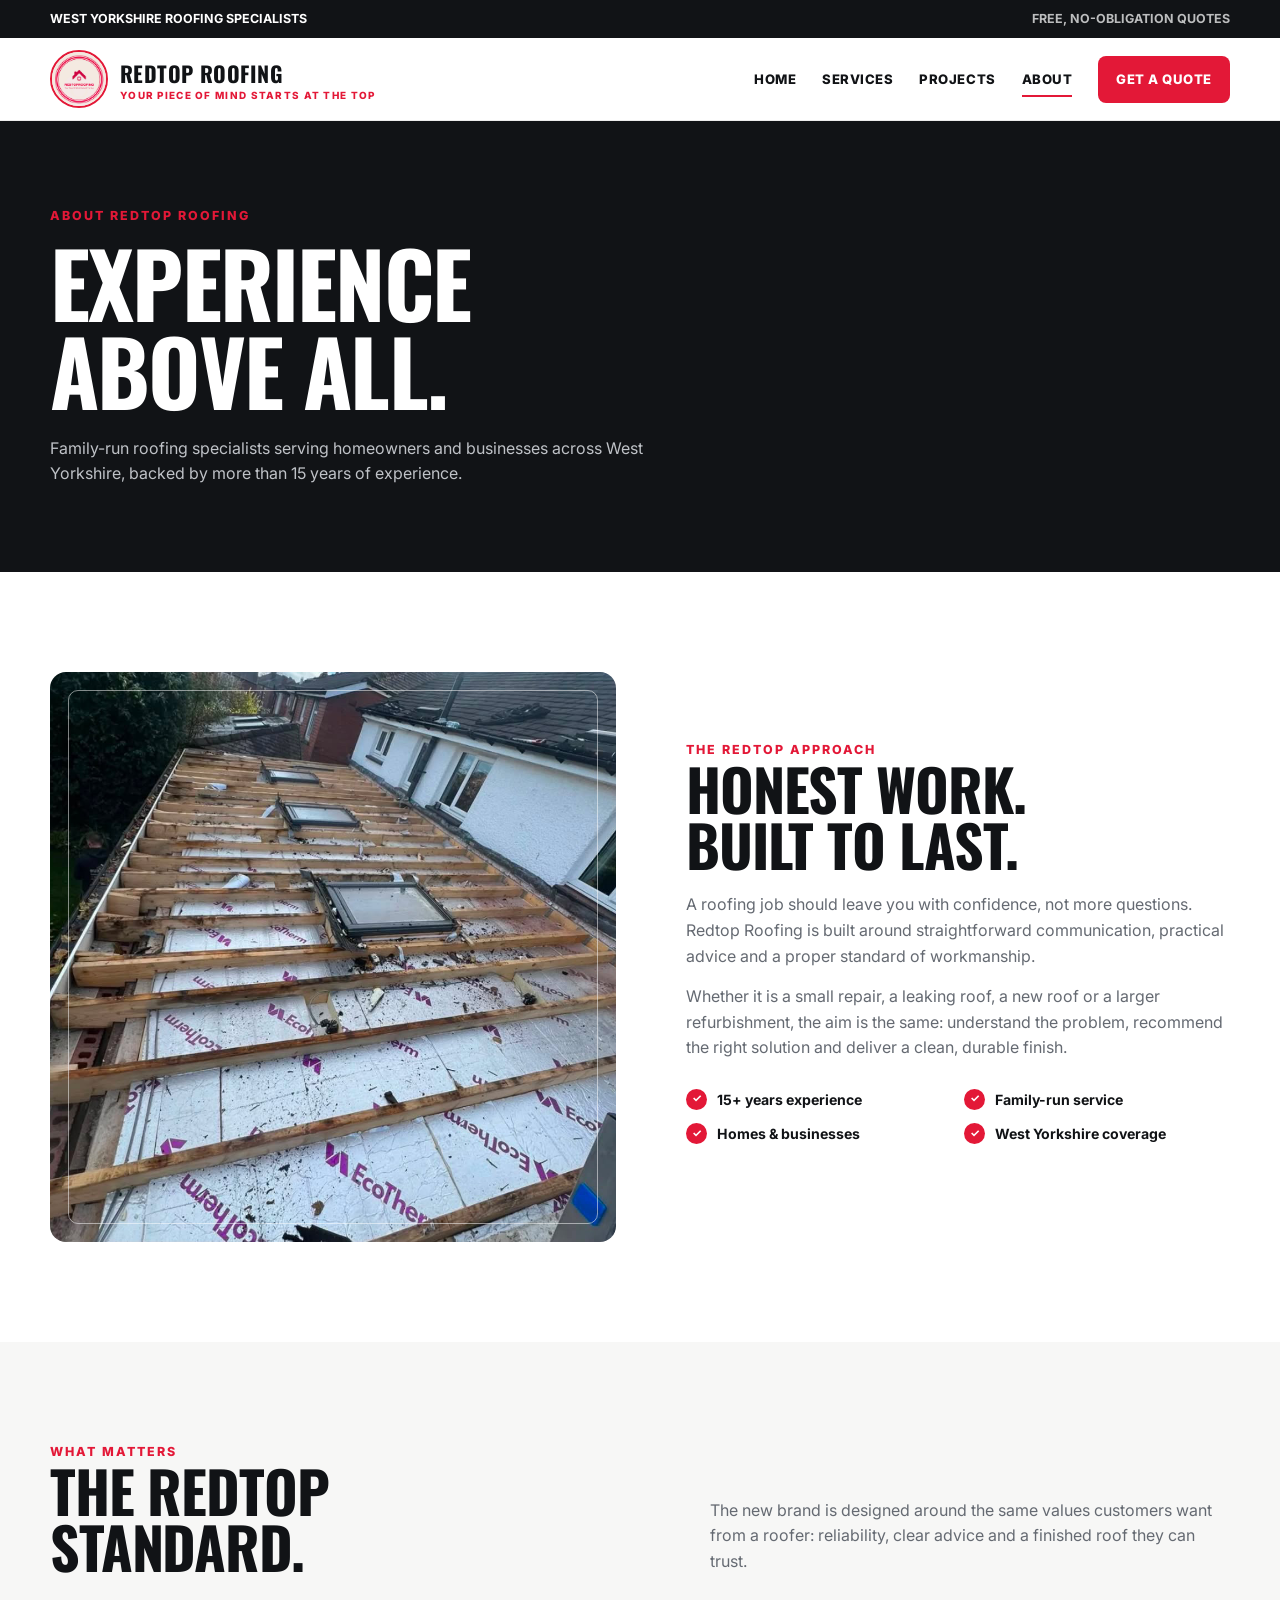
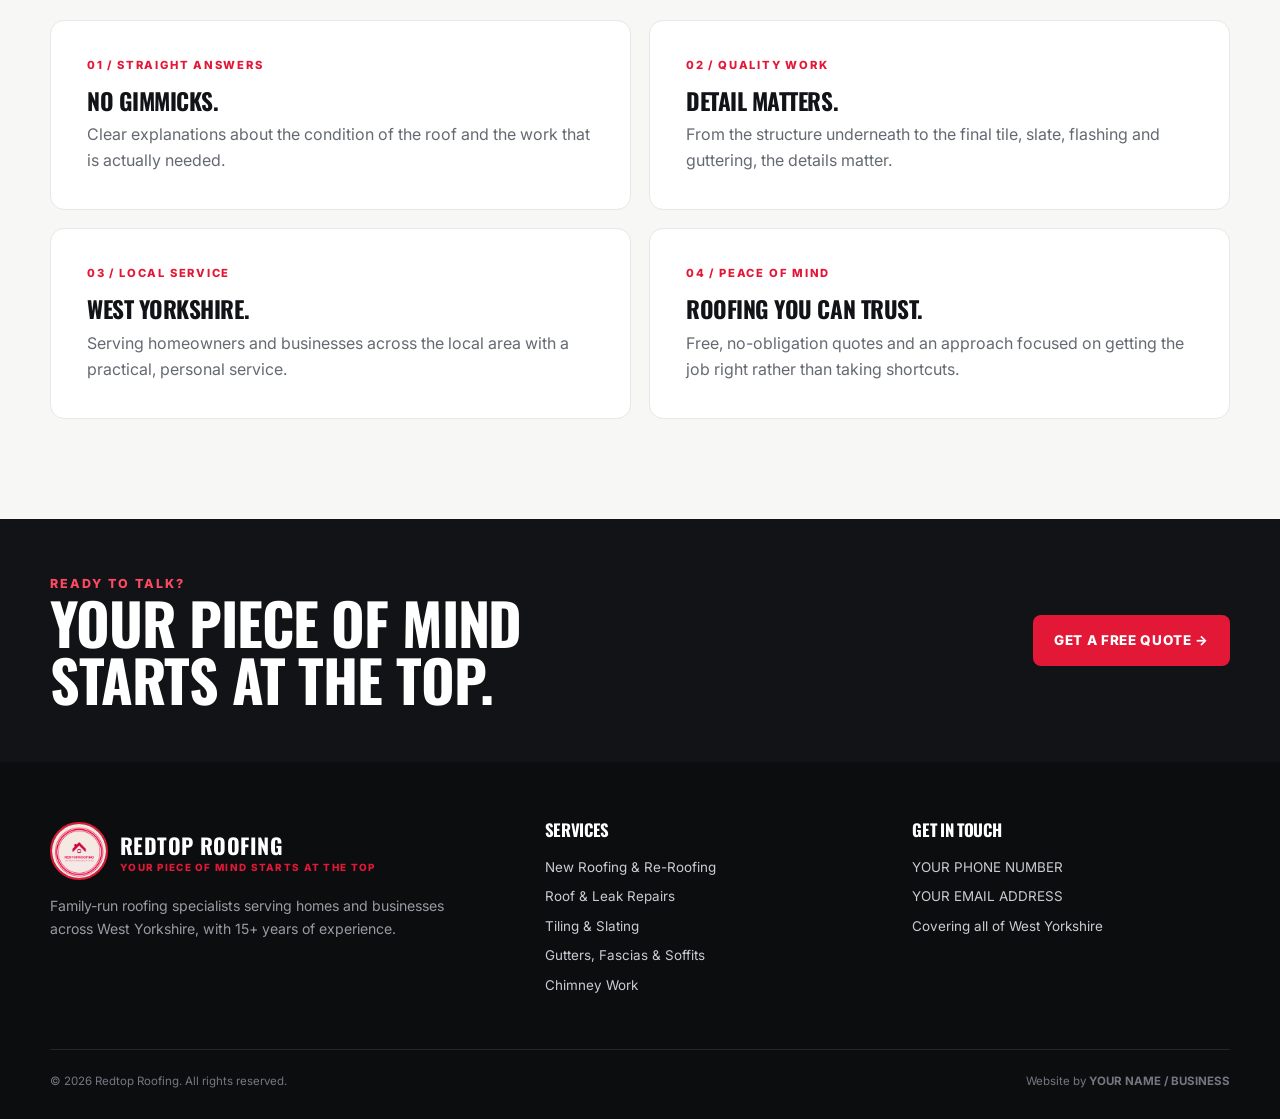
==== about.html @ 56fb8643 "new" ====
<!doctype html><html lang="en-GB"><head><meta charset="utf-8"><meta name="viewport" content="width=device-width,initial-scale=1"><title>About Redtop Roofing | West Yorkshire</title><meta name="description" content="Learn about Redtop Roofing, a family-run roofing company with 15+ years of experience serving West Yorkshire."><link rel="icon" href="assets/redtop-logo.jpeg"><link rel="stylesheet" href="css/styles.css"></head><body>
<div class="topbar"><div class="container inner"><span>WEST YORKSHIRE ROOFING SPECIALISTS</span><span>FREE, NO-OBLIGATION QUOTES</span></div></div><header class="site-header"><div class="container nav"><a class="brand" href="index.html"><img src="assets/redtop-logo.jpeg" alt="Redtop Roofing logo"><span><strong>REDTOP ROOFING</strong><small>Your piece of mind starts at the top</small></span></a><button class="menu" aria-label="Open menu">☰</button><nav class="nav-links"><a href="index.html">Home</a><a href="services.html">Services</a><a href="projects.html">Projects</a><a class="active" href="about.html">About</a><a class="nav-cta" href="contact.html">Get a Quote</a></nav></div></header>
<main><section class="page-hero"><div class="container reveal"><div class="eyebrow">About Redtop Roofing</div><h1>EXPERIENCE<br>ABOVE ALL.</h1><p>Family-run roofing specialists serving homeowners and businesses across West Yorkshire, backed by more than 15 years of experience.</p></div></section>
<section class="section"><div class="container feature"><div class="feature-image reveal"><img src="assets/roof-07.jpeg" alt="Completed slate roof" loading="lazy"></div><div class="reveal"><div class="eyebrow">The Redtop approach</div><h2>HONEST WORK.<br>BUILT TO LAST.</h2><p style="margin-top:20px">A roofing job should leave you with confidence, not more questions. Redtop Roofing is built around straightforward communication, practical advice and a proper standard of workmanship.</p><p style="margin-top:15px">Whether it is a small repair, a leaking roof, a new roof or a larger refurbishment, the aim is the same: understand the problem, recommend the right solution and deliver a clean, durable finish.</p><div class="checks"><div class="check"><b>✓</b><span>15+ years experience</span></div><div class="check"><b>✓</b><span>Family-run service</span></div><div class="check"><b>✓</b><span>Homes & businesses</span></div><div class="check"><b>✓</b><span>West Yorkshire coverage</span></div></div></div></div></section>
<section class="section section-soft"><div class="container"><div class="section-head reveal"><div><div class="eyebrow">What matters</div><h2>THE REDTOP<br>STANDARD.</h2></div><p class="intro">The new brand is designed around the same values customers want from a roofer: reliability, clear advice and a finished roof they can trust.</p></div><div class="about-grid"><article class="about-card reveal"><div class="eyebrow">01 / Straight answers</div><h3>NO GIMMICKS.</h3><p>Clear explanations about the condition of the roof and the work that is actually needed.</p></article><article class="about-card reveal"><div class="eyebrow">02 / Quality work</div><h3>DETAIL MATTERS.</h3><p>From the structure underneath to the final tile, slate, flashing and guttering, the details matter.</p></article><article class="about-card reveal"><div class="eyebrow">03 / Local service</div><h3>WEST YORKSHIRE.</h3><p>Serving homeowners and businesses across the local area with a practical, personal service.</p></article><article class="about-card reveal"><div class="eyebrow">04 / Peace of mind</div><h3>ROOFING YOU CAN TRUST.</h3><p>Free, no-obligation quotes and an approach focused on getting the job right rather than taking shortcuts.</p></article></div></div></section>
<section class="dark-band"><div class="container quote-banner"><div><div class="eyebrow">Ready to talk?</div><h2>YOUR PIECE OF MIND STARTS AT THE TOP.</h2></div><a class="btn btn-primary" href="contact.html">Get a Free Quote →</a></div></section></main>
<footer class="footer"><div class="container footer-grid"><div><div class="brand"><img src="assets/redtop-logo.jpeg" alt="Redtop Roofing logo"><span><strong>REDTOP ROOFING</strong><small>Your piece of mind starts at the top</small></span></div><p>Family-run roofing specialists serving homes and businesses across West Yorkshire, with 15+ years of experience.</p></div><div><h3>Services</h3><a href="services.html">New Roofing & Re-Roofing</a><a href="services.html">Roof & Leak Repairs</a><a href="services.html">Tiling & Slating</a><a href="services.html">Gutters, Fascias & Soffits</a><a href="services.html">Chimney Work</a></div><div><h3>Get in touch</h3><a href="tel:YOUR-PHONE-NUMBER">YOUR PHONE NUMBER</a><a href="mailto:YOUR-EMAIL-ADDRESS">YOUR EMAIL ADDRESS</a><a href="contact.html">Covering all of West Yorkshire</a></div></div><div class="container footer-bottom"><span>© 2026 Redtop Roofing. All rights reserved.</span><span>Website by <strong>YOUR NAME / BUSINESS</strong></span></div></footer><script src="js/main.js"></script></body></html>
---- css/styles.css ----
@import url('https://fonts.googleapis.com/css2?family=Inter:wght@400;500;600;700;800&family=Oswald:wght@500;600;700&display=swap');

:root{--red:#e31837;--red-dark:#b70f2a;--ink:#111316;--muted:#656a72;--line:#e6e7e9;--paper:#fff;--soft:#f7f7f6;--cream:#fbfaf8;--shadow:0 18px 50px rgba(17,19,22,.10);--radius:18px;--max:1180px}
*{box-sizing:border-box;margin:0;padding:0}
html{scroll-behavior:smooth}
body{font-family:Inter,Arial,sans-serif;color:var(--ink);background:var(--paper);line-height:1.6;-webkit-font-smoothing:antialiased}
img{display:block;max-width:100%}
a{color:inherit;text-decoration:none}
button,input,textarea,select{font:inherit}
.container{width:min(calc(100% - 36px),var(--max));margin:auto}
.eyebrow{font-size:.78rem;letter-spacing:.16em;text-transform:uppercase;font-weight:800;color:var(--red)}
h1,h2,h3,.display{font-family:Oswald,Impact,sans-serif;text-transform:uppercase;line-height:.98;letter-spacing:-.02em}
h1{font-size:clamp(3.2rem,7vw,6.6rem)}
h2{font-size:clamp(2.3rem,4.5vw,4.2rem)}
h3{font-size:1.45rem}
p{color:var(--muted)}
.topbar{background:var(--ink);color:#fff;font-size:.78rem;font-weight:700}
.topbar .inner{min-height:38px;display:flex;align-items:center;justify-content:space-between;gap:20px}
.topbar span:last-child{color:#fff;opacity:.72}
.site-header{position:sticky;top:0;z-index:50;background:rgba(255,255,255,.95);backdrop-filter:blur(14px);border-bottom:1px solid rgba(17,19,22,.08)}
.nav{height:82px;display:flex;align-items:center;justify-content:space-between;gap:24px}
.brand{display:flex;align-items:center;gap:12px;min-width:180px}
.brand img{width:58px;height:58px;object-fit:cover;border-radius:50%;border:2px solid var(--red)}
.brand strong{font-family:Oswald,sans-serif;font-size:1.35rem;letter-spacing:.02em}
.brand small{display:block;color:var(--red);font-size:.62rem;font-weight:800;letter-spacing:.13em;text-transform:uppercase;line-height:1.2}
.nav-links{display:flex;align-items:center;gap:26px;font-size:.82rem;font-weight:800;text-transform:uppercase;letter-spacing:.04em}
.nav-links a{position:relative;padding:8px 0}
.nav-links a:after{content:'';position:absolute;left:0;bottom:1px;width:0;height:2px;background:var(--red);transition:.25s}
.nav-links a:hover:after,.nav-links a.active:after{width:100%}
.nav-cta{background:var(--red);color:#fff!important;padding:13px 18px!important;border-radius:8px}
.nav-cta:after{display:none}
.menu{display:none;border:0;background:none;font-size:1.8rem;line-height:1}

.hero{position:relative;min-height:calc(100vh - 120px);display:grid;align-items:end;overflow:hidden;background:var(--ink);color:#fff}
.hero-media{position:absolute;inset:0;background-image:linear-gradient(90deg,rgba(10,11,13,.9) 0%,rgba(10,11,13,.62) 48%,rgba(10,11,13,.18) 100%),url('../assets/roof-09.jpeg');background-size:cover;background-position:center}
.hero:after{content:'';position:absolute;inset:auto 0 0;height:28%;background:linear-gradient(transparent,rgba(0,0,0,.45))}
.hero-content{position:relative;z-index:2;padding:100px 0 84px;max-width:820px}
.hero h1{margin:15px 0 22px;max-width:760px}
.hero h1 span{color:var(--red)}
.hero-copy{font-size:1.05rem;max-width:620px;color:rgba(255,255,255,.78);margin-bottom:32px}
.actions{display:flex;flex-wrap:wrap;gap:12px}
.btn{display:inline-flex;align-items:center;justify-content:center;gap:9px;border:1px solid transparent;padding:14px 20px;border-radius:8px;font-weight:800;font-size:.84rem;text-transform:uppercase;letter-spacing:.05em;transition:.2s;cursor:pointer}
.btn-primary{background:var(--red);color:#fff}.btn-primary:hover{background:var(--red-dark);transform:translateY(-2px)}
.btn-light{background:#fff;color:var(--ink)}.btn-light:hover{transform:translateY(-2px)}
.btn-outline{border-color:#d7d8da;background:transparent}.btn-outline:hover{border-color:var(--red);color:var(--red)}
.btn-dark{background:var(--ink);color:#fff}.btn-dark:hover{background:#282b30}

.stats{background:var(--red);color:#fff}.stats-grid{display:grid;grid-template-columns:repeat(4,1fr)}
.stat{padding:24px 20px;border-right:1px solid rgba(255,255,255,.2)}.stat:last-child{border:0}.stat strong{font-family:Oswald;font-size:2rem;display:block}.stat span{font-size:.76rem;text-transform:uppercase;letter-spacing:.08em;font-weight:700;opacity:.86}
.section{padding:100px 0}.section-soft{background:var(--soft)}
.section-head{display:flex;justify-content:space-between;align-items:end;gap:30px;margin-bottom:45px}.section-head .intro{max-width:520px}
.grid-3{display:grid;grid-template-columns:repeat(3,1fr);gap:18px}.grid-4{display:grid;grid-template-columns:repeat(4,1fr);gap:16px}
.service-card{position:relative;min-height:250px;padding:28px;background:#fff;border:1px solid var(--line);border-radius:14px;overflow:hidden;transition:.25s}.service-card:hover{transform:translateY(-5px);box-shadow:var(--shadow);border-color:transparent}.service-card:before{content:'';position:absolute;right:-38px;top:-38px;width:120px;height:120px;border-radius:50%;background:rgba(227,24,55,.06)}
.service-number{font-family:Oswald;color:var(--red);font-size:1.1rem}.service-card h3{margin:28px 0 10px}.service-card p{font-size:.9rem}
.link-arrow{display:inline-flex;margin-top:18px;color:var(--red);font-size:.78rem;text-transform:uppercase;font-weight:800;letter-spacing:.08em}
.feature{display:grid;grid-template-columns:1.02fr .98fr;gap:70px;align-items:center}.feature-image{height:570px;border-radius:16px;overflow:hidden;position:relative}.feature-image img{width:100%;height:100%;object-fit:cover}.feature-image:after{content:'';position:absolute;inset:18px;border:1px solid rgba(255,255,255,.5);pointer-events:none;border-radius:10px}
.checks{display:grid;grid-template-columns:1fr 1fr;gap:12px;margin:28px 0}.check{display:flex;gap:10px;align-items:flex-start;font-size:.88rem;font-weight:700}.check b{display:grid;place-items:center;width:21px;height:21px;background:var(--red);color:#fff;border-radius:50%;font-size:.7rem;flex:0 0 auto}
.dark-band{background:var(--ink);color:#fff}.dark-band p{color:#aeb2b7}.dark-band .eyebrow{color:#ff4962}
.quote-banner{display:grid;grid-template-columns:1fr auto;gap:30px;align-items:center;padding:55px 0}.quote-banner h2{max-width:650px}
.gallery{display:grid;grid-template-columns:repeat(12,1fr);grid-auto-rows:115px;gap:14px}.gallery figure{margin:0;border-radius:12px;overflow:hidden;position:relative;background:#ddd}.gallery figure:nth-child(1){grid-column:span 7;grid-row:span 3}.gallery figure:nth-child(2){grid-column:span 5;grid-row:span 2}.gallery figure:nth-child(3){grid-column:span 5;grid-row:span 2}.gallery figure:nth-child(4){grid-column:span 4;grid-row:span 2}.gallery figure:nth-child(5){grid-column:span 4;grid-row:span 2}.gallery figure:nth-child(6){grid-column:span 4;grid-row:span 2}.gallery figure:nth-child(7){grid-column:span 6;grid-row:span 3}.gallery figure:nth-child(8){grid-column:span 6;grid-row:span 3}.gallery figure:nth-child(9){grid-column:span 12;grid-row:span 3}
.gallery img{width:100%;height:100%;object-fit:cover;transition:.4s}.gallery figure:hover img{transform:scale(1.04)}
.overlay{position:absolute;left:14px;right:14px;bottom:14px;padding:12px 14px;background:rgba(17,19,22,.82);backdrop-filter:blur(8px);border-radius:8px;color:#fff;font-size:.74rem;font-weight:800;text-transform:uppercase;letter-spacing:.06em}
.page-hero{background:var(--ink);color:#fff;padding:85px 0}.page-hero h1{max-width:850px;margin-top:12px}.page-hero p{max-width:650px;color:#bfc2c7;margin-top:22px;font-size:1rem}
.services-list{display:grid;grid-template-columns:repeat(2,1fr);gap:16px}.service-row{padding:30px;background:#fff;border:1px solid var(--line);border-radius:14px;display:grid;grid-template-columns:70px 1fr;gap:18px;transition:.2s}.service-row:hover{border-color:#f1a1ad;box-shadow:0 10px 35px rgba(17,19,22,.06)}.service-row .num{font-family:Oswald;color:var(--red);font-size:1.8rem}.service-row h3{margin-bottom:8px}.service-row p{font-size:.9rem}
.about-grid{display:grid;grid-template-columns:1fr 1fr;gap:18px}.about-card{padding:36px;background:#fff;border:1px solid var(--line);border-radius:14px}.about-card h3{margin:15px 0 10px}.about-card .eyebrow{font-size:.7rem}
.contact-grid{display:grid;grid-template-columns:.9fr 1.1fr;gap:50px}.contact-stack{display:grid;gap:14px;margin-top:30px}.contact-item{padding:22px;background:var(--soft);border-radius:12px}.contact-item strong{display:block;text-transform:uppercase;font-size:.72rem;letter-spacing:.1em;margin-bottom:5px}.contact-item span{font-weight:700}.form{padding:34px;background:#fff;border:1px solid var(--line);border-radius:16px;box-shadow:var(--shadow)}.form-grid{display:grid;grid-template-columns:1fr 1fr;gap:14px}.field{display:grid;gap:7px}.field.full{grid-column:1/-1}.field label{font-size:.72rem;font-weight:800;text-transform:uppercase;letter-spacing:.08em}.field input,.field textarea,.field select{width:100%;border:1px solid #dfe1e4;background:#fafafa;border-radius:8px;padding:13px 14px;outline:0}.field input:focus,.field textarea:focus,.field select:focus{border-color:var(--red);background:#fff}.field textarea{min-height:145px;resize:vertical}
.footer{background:#0c0d0f;color:#fff;padding:60px 0 28px}.footer-grid{display:grid;grid-template-columns:1.4fr 1fr 1fr;gap:50px}.footer p{color:#979ca3;margin-top:15px;max-width:410px;font-size:.88rem}.footer h3{font-size:1.05rem;margin-bottom:18px}.footer a{color:#c9ccd1;font-size:.84rem;display:block;margin:8px 0}.footer a:hover{color:#fff}.footer-bottom{margin-top:45px;padding-top:22px;border-top:1px solid rgba(255,255,255,.1);display:flex;justify-content:space-between;gap:20px;font-size:.72rem;color:#737880}
.reveal{opacity:0;transform:translateY(18px);transition:opacity .7s ease,transform .7s ease}.reveal.visible{opacity:1;transform:none}
.mobile-only{display:none}
@media(max-width:900px){.nav-links{display:none;position:absolute;top:82px;left:0;right:0;background:#fff;padding:18px;flex-direction:column;align-items:stretch;border-bottom:1px solid var(--line);box-shadow:0 15px 30px rgba(0,0,0,.08)}.nav-links.open{display:flex}.nav-links a{padding:12px 4px}.menu{display:block}.nav-cta{display:block;text-align:center}.stats-grid{grid-template-columns:1fr 1fr}.stat:nth-child(2){border-right:0}.feature{grid-template-columns:1fr;gap:35px}.feature-image{height:430px}.grid-4{grid-template-columns:1fr 1fr}.gallery{grid-auto-rows:100px}.gallery figure:nth-child(n){grid-column:span 6;grid-row:span 2}.gallery figure:nth-child(1),.gallery figure:nth-child(9){grid-column:span 12;grid-row:span 3}.contact-grid{grid-template-columns:1fr}.footer-grid{grid-template-columns:1fr 1fr}.footer-grid>div:first-child{grid-column:1/-1}}
@media(max-width:620px){.container{width:min(calc(100% - 28px),var(--max))}.topbar .inner{justify-content:center}.topbar span:last-child{display:none}.nav{height:72px}.nav-links{top:72px}.brand img{width:48px;height:48px}.brand strong{font-size:1.15rem}.brand small{font-size:.55rem}.hero{min-height:720px}.hero-media{background-position:62% center}.hero-content{padding:70px 0 55px}.hero h1{font-size:clamp(3rem,17vw,5rem)}.hero-copy{font-size:.92rem}.section{padding:72px 0}.section-head{display:block;margin-bottom:30px}.section-head .intro{margin-top:14px}.grid-3,.services-list,.about-grid{grid-template-columns:1fr}.grid-4{grid-template-columns:1fr}.stats-grid{grid-template-columns:1fr 1fr}.stat{padding:18px 12px}.stat strong{font-size:1.55rem}.stat span{font-size:.63rem}.checks{grid-template-columns:1fr}.feature-image{height:350px}.gallery{grid-auto-rows:95px;gap:10px}.gallery figure:nth-child(n){grid-column:span 12;grid-row:span 3}.quote-banner{grid-template-columns:1fr;padding:45px 0}.page-hero{padding:65px 0}.page-hero h1{font-size:3.2rem}.form-grid{grid-template-columns:1fr}.field.full{grid-column:auto}.footer-grid{grid-template-columns:1fr}.footer-grid>div:first-child{grid-column:auto}.footer-bottom{display:block}.footer-bottom span{display:block;margin-top:7px}}
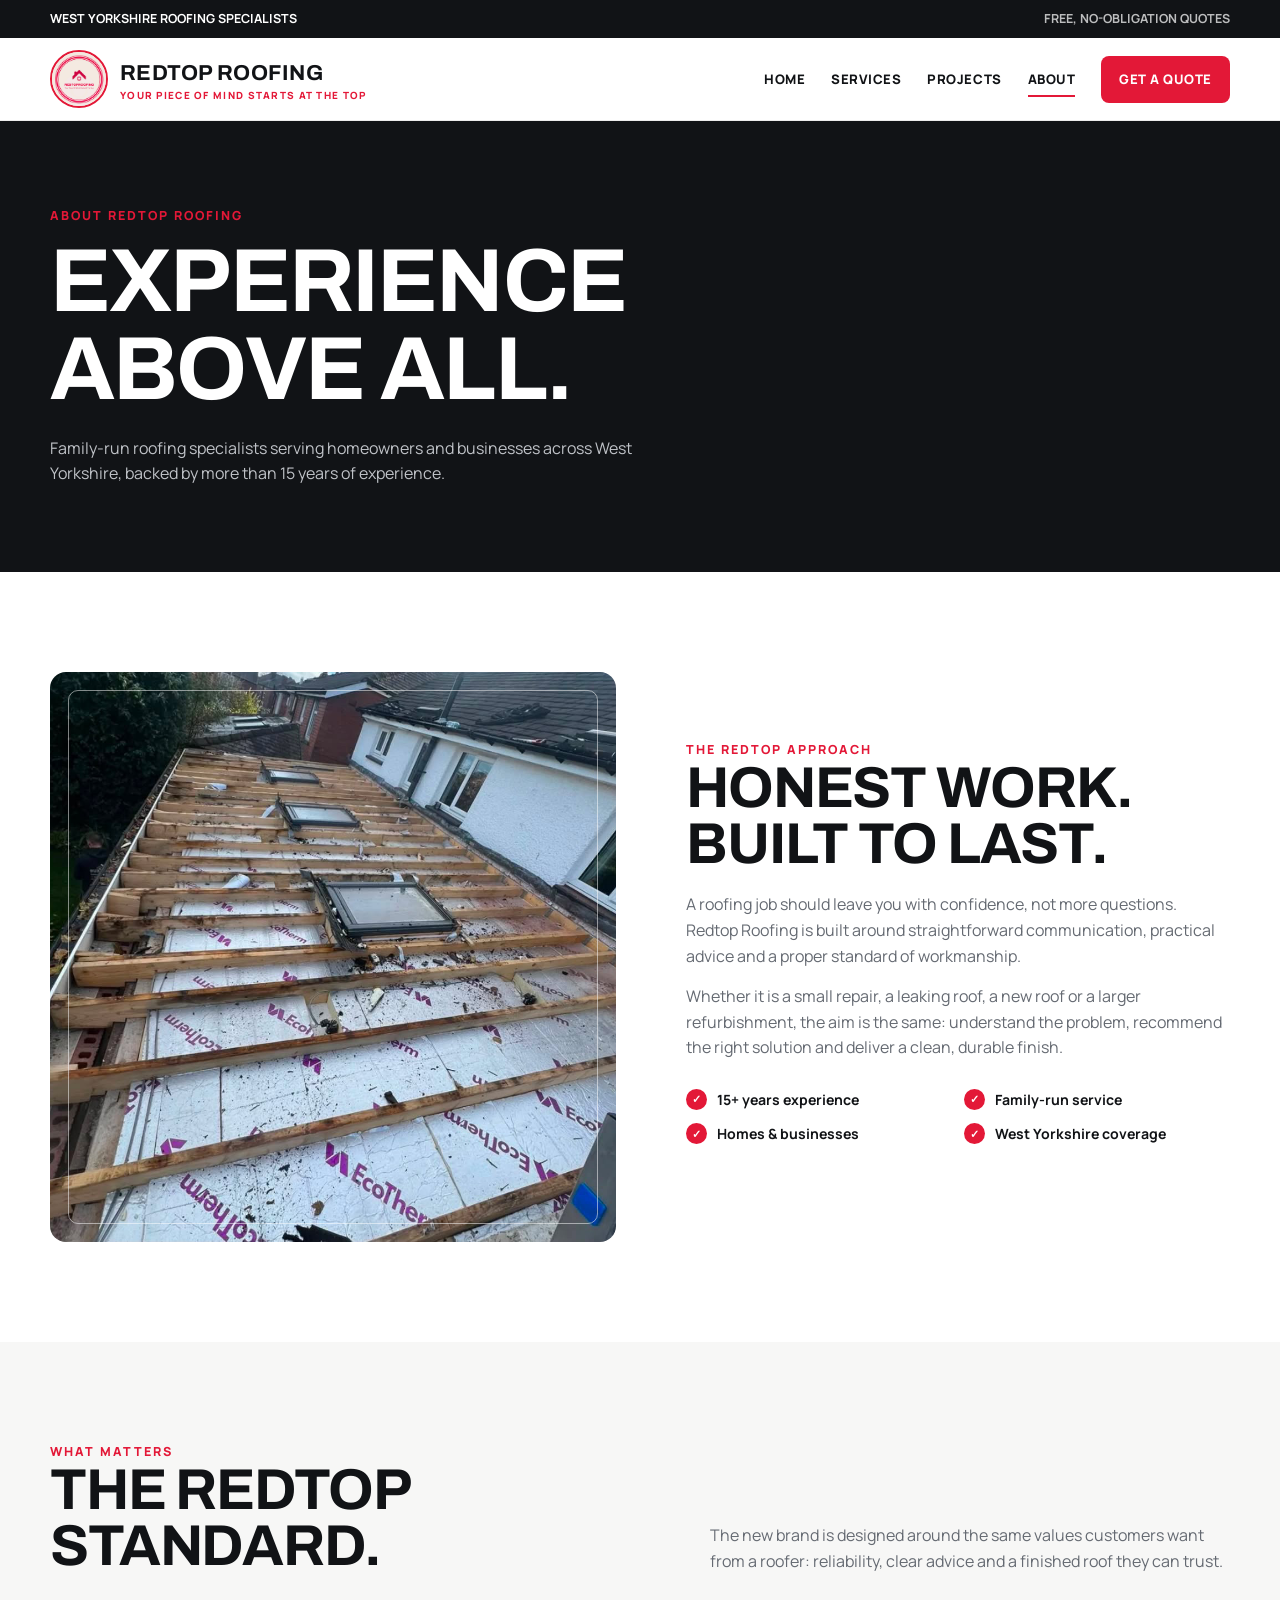
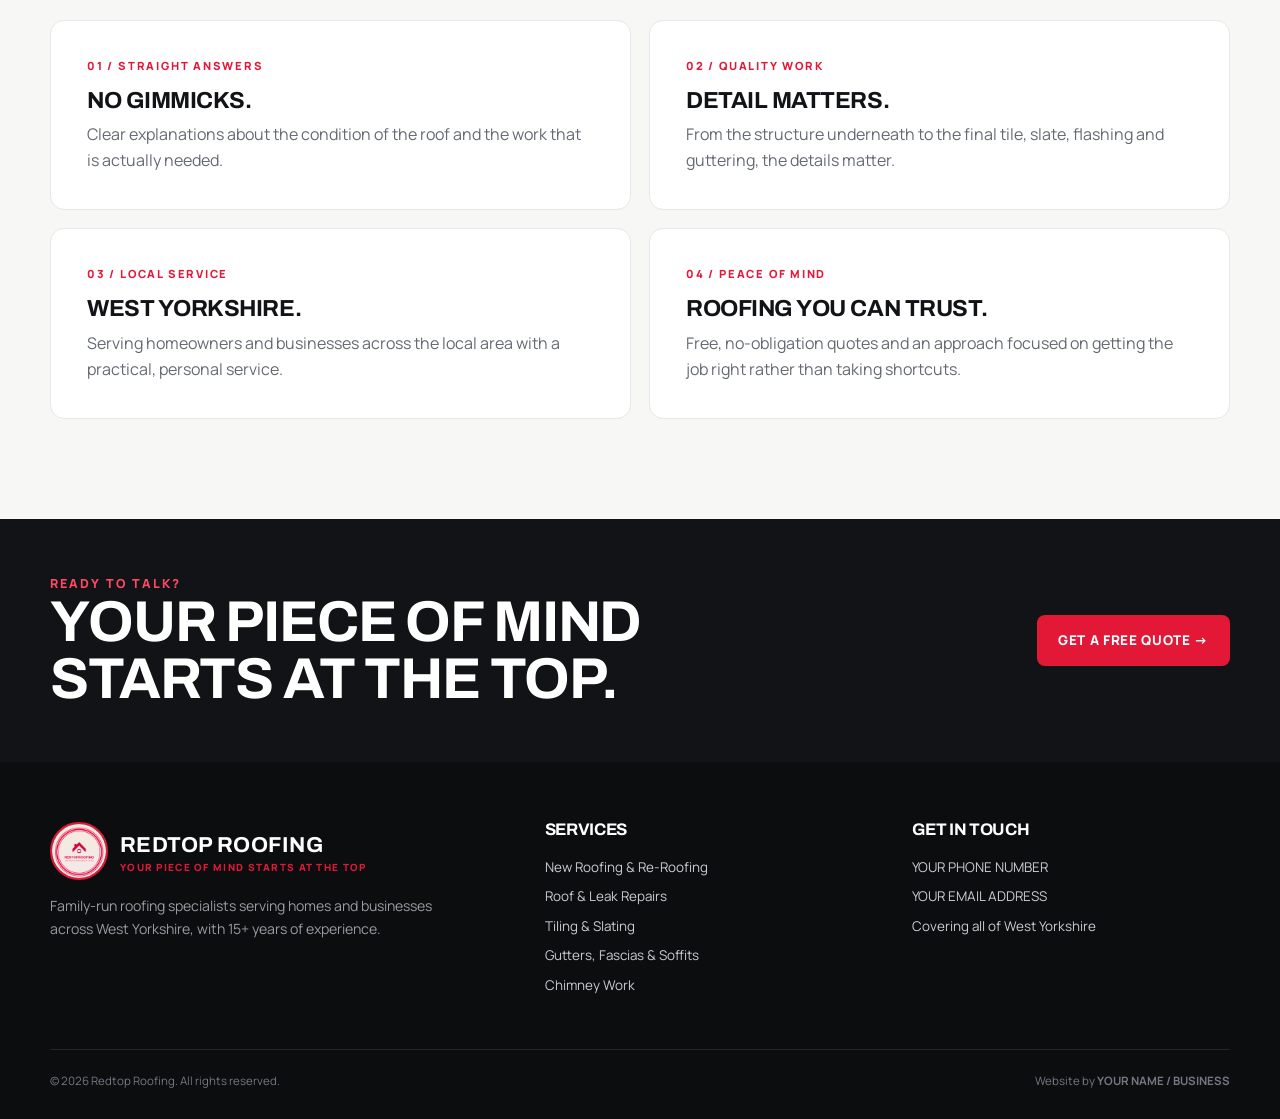
==== commit c5241dcd: "k" ====
--- a/about.html
+++ b/about.html
@@ -1,5 +1,5 @@
 <!doctype html><html lang="en-GB"><head><meta charset="utf-8"><meta name="viewport" content="width=device-width,initial-scale=1"><title>About Redtop Roofing | West Yorkshire</title><meta name="description" content="Learn about Redtop Roofing, a family-run roofing company with 15+ years of experience serving West Yorkshire."><link rel="icon" href="assets/redtop-logo.jpeg"><link rel="stylesheet" href="css/styles.css"></head><body>
-<div class="topbar"><div class="container inner"><span>WEST YORKSHIRE ROOFING SPECIALISTS</span><span>FREE, NO-OBLIGATION QUOTES</span></div></div><header class="site-header"><div class="container nav"><a class="brand" href="index.html"><img src="assets/redtop-logo.jpeg" alt="Redtop Roofing logo"><span><strong>REDTOP ROOFING</strong><small>Your piece of mind starts at the top</small></span></a><button class="menu" aria-label="Open menu">☰</button><nav class="nav-links"><a href="index.html">Home</a><a href="services.html">Services</a><a href="projects.html">Projects</a><a class="active" href="about.html">About</a><a class="nav-cta" href="contact.html">Get a Quote</a></nav></div></header>
+<div class="topbar"><div class="container inner"><span>WEST YORKSHIRE ROOFING SPECIALISTS</span><span>FREE, NO-OBLIGATION QUOTES</span></div></div><header class="site-header"><div class="container nav"><a class="brand" href="index.html"><img src="assets/redtop-logo.jpeg" alt="Redtop Roofing logo"><span><strong>REDTOP ROOFING</strong><small>Your piece of mind starts at the top</small></span></a><button class="menu" aria-label="Open menu" aria-expanded="false">☰</button><nav class="nav-links"><a href="index.html">Home</a><a href="services.html">Services</a><a href="projects.html">Projects</a><a class="active" href="about.html">About</a><a class="nav-cta" href="contact.html">Get a Quote</a></nav></div></header>
 <main><section class="page-hero"><div class="container reveal"><div class="eyebrow">About Redtop Roofing</div><h1>EXPERIENCE<br>ABOVE ALL.</h1><p>Family-run roofing specialists serving homeowners and businesses across West Yorkshire, backed by more than 15 years of experience.</p></div></section>
 <section class="section"><div class="container feature"><div class="feature-image reveal"><img src="assets/roof-07.jpeg" alt="Completed slate roof" loading="lazy"></div><div class="reveal"><div class="eyebrow">The Redtop approach</div><h2>HONEST WORK.<br>BUILT TO LAST.</h2><p style="margin-top:20px">A roofing job should leave you with confidence, not more questions. Redtop Roofing is built around straightforward communication, practical advice and a proper standard of workmanship.</p><p style="margin-top:15px">Whether it is a small repair, a leaking roof, a new roof or a larger refurbishment, the aim is the same: understand the problem, recommend the right solution and deliver a clean, durable finish.</p><div class="checks"><div class="check"><b>✓</b><span>15+ years experience</span></div><div class="check"><b>✓</b><span>Family-run service</span></div><div class="check"><b>✓</b><span>Homes & businesses</span></div><div class="check"><b>✓</b><span>West Yorkshire coverage</span></div></div></div></div></section>
 <section class="section section-soft"><div class="container"><div class="section-head reveal"><div><div class="eyebrow">What matters</div><h2>THE REDTOP<br>STANDARD.</h2></div><p class="intro">The new brand is designed around the same values customers want from a roofer: reliability, clear advice and a finished roof they can trust.</p></div><div class="about-grid"><article class="about-card reveal"><div class="eyebrow">01 / Straight answers</div><h3>NO GIMMICKS.</h3><p>Clear explanations about the condition of the roof and the work that is actually needed.</p></article><article class="about-card reveal"><div class="eyebrow">02 / Quality work</div><h3>DETAIL MATTERS.</h3><p>From the structure underneath to the final tile, slate, flashing and guttering, the details matter.</p></article><article class="about-card reveal"><div class="eyebrow">03 / Local service</div><h3>WEST YORKSHIRE.</h3><p>Serving homeowners and businesses across the local area with a practical, personal service.</p></article><article class="about-card reveal"><div class="eyebrow">04 / Peace of mind</div><h3>ROOFING YOU CAN TRUST.</h3><p>Free, no-obligation quotes and an approach focused on getting the job right rather than taking shortcuts.</p></article></div></div></section>
--- a/css/styles.css
+++ b/css/styles.css
@@ -1,15 +1,15 @@
-@import url('https://fonts.googleapis.com/css2?family=Inter:wght@400;500;600;700;800&family=Oswald:wght@500;600;700&display=swap');
+@import url('https://fonts.googleapis.com/css2?family=Archivo:wght@400;500;600;700;800;900&family=Manrope:wght@400;500;600;700;800&display=swap');
 
 :root{--red:#e31837;--red-dark:#b70f2a;--ink:#111316;--muted:#656a72;--line:#e6e7e9;--paper:#fff;--soft:#f7f7f6;--cream:#fbfaf8;--shadow:0 18px 50px rgba(17,19,22,.10);--radius:18px;--max:1180px}
 *{box-sizing:border-box;margin:0;padding:0}
 html{scroll-behavior:smooth}
-body{font-family:Inter,Arial,sans-serif;color:var(--ink);background:var(--paper);line-height:1.6;-webkit-font-smoothing:antialiased}
+body{font-family:Manrope,Arial,sans-serif;color:var(--ink);background:var(--paper);line-height:1.6;-webkit-font-smoothing:antialiased}
 img{display:block;max-width:100%}
 a{color:inherit;text-decoration:none}
 button,input,textarea,select{font:inherit}
 .container{width:min(calc(100% - 36px),var(--max));margin:auto}
 .eyebrow{font-size:.78rem;letter-spacing:.16em;text-transform:uppercase;font-weight:800;color:var(--red)}
-h1,h2,h3,.display{font-family:Oswald,Impact,sans-serif;text-transform:uppercase;line-height:.98;letter-spacing:-.02em}
+h1,h2,h3,.display{font-family:Archivo,Arial,sans-serif;text-transform:uppercase;line-height:.98;letter-spacing:-.02em}
 h1{font-size:clamp(3.2rem,7vw,6.6rem)}
 h2{font-size:clamp(2.3rem,4.5vw,4.2rem)}
 h3{font-size:1.45rem}
@@ -21,7 +21,7 @@
 .nav{height:82px;display:flex;align-items:center;justify-content:space-between;gap:24px}
 .brand{display:flex;align-items:center;gap:12px;min-width:180px}
 .brand img{width:58px;height:58px;object-fit:cover;border-radius:50%;border:2px solid var(--red)}
-.brand strong{font-family:Oswald,sans-serif;font-size:1.35rem;letter-spacing:.02em}
+.brand strong{font-family:Archivo,Arial,sans-serif;font-size:1.35rem;letter-spacing:.02em}
 .brand small{display:block;color:var(--red);font-size:.62rem;font-weight:800;letter-spacing:.13em;text-transform:uppercase;line-height:1.2}
 .nav-links{display:flex;align-items:center;gap:26px;font-size:.82rem;font-weight:800;text-transform:uppercase;letter-spacing:.04em}
 .nav-links a{position:relative;padding:8px 0}
@@ -29,7 +29,7 @@
 .nav-links a:hover:after,.nav-links a.active:after{width:100%}
 .nav-cta{background:var(--red);color:#fff!important;padding:13px 18px!important;border-radius:8px}
 .nav-cta:after{display:none}
-.menu{display:none;border:0;background:none;font-size:1.8rem;line-height:1}
+.menu{display:none;border:0;background:none;color:var(--red);font-size:1.8rem;line-height:1;cursor:pointer;padding:6px}
 
 .hero{position:relative;min-height:calc(100vh - 120px);display:grid;align-items:end;overflow:hidden;background:var(--ink);color:#fff}
 .hero-media{position:absolute;inset:0;background-image:linear-gradient(90deg,rgba(10,11,13,.9) 0%,rgba(10,11,13,.62) 48%,rgba(10,11,13,.18) 100%),url('../assets/roof-09.jpeg');background-size:cover;background-position:center}
@@ -46,12 +46,12 @@
 .btn-dark{background:var(--ink);color:#fff}.btn-dark:hover{background:#282b30}
 
 .stats{background:var(--red);color:#fff}.stats-grid{display:grid;grid-template-columns:repeat(4,1fr)}
-.stat{padding:24px 20px;border-right:1px solid rgba(255,255,255,.2)}.stat:last-child{border:0}.stat strong{font-family:Oswald;font-size:2rem;display:block}.stat span{font-size:.76rem;text-transform:uppercase;letter-spacing:.08em;font-weight:700;opacity:.86}
+.stat{padding:24px 20px;border-right:1px solid rgba(255,255,255,.2)}.stat:last-child{border:0}.stat strong{font-family:Archivo;font-size:2rem;display:block}.stat span{font-size:.76rem;text-transform:uppercase;letter-spacing:.08em;font-weight:700;opacity:.86}
 .section{padding:100px 0}.section-soft{background:var(--soft)}
 .section-head{display:flex;justify-content:space-between;align-items:end;gap:30px;margin-bottom:45px}.section-head .intro{max-width:520px}
 .grid-3{display:grid;grid-template-columns:repeat(3,1fr);gap:18px}.grid-4{display:grid;grid-template-columns:repeat(4,1fr);gap:16px}
 .service-card{position:relative;min-height:250px;padding:28px;background:#fff;border:1px solid var(--line);border-radius:14px;overflow:hidden;transition:.25s}.service-card:hover{transform:translateY(-5px);box-shadow:var(--shadow);border-color:transparent}.service-card:before{content:'';position:absolute;right:-38px;top:-38px;width:120px;height:120px;border-radius:50%;background:rgba(227,24,55,.06)}
-.service-number{font-family:Oswald;color:var(--red);font-size:1.1rem}.service-card h3{margin:28px 0 10px}.service-card p{font-size:.9rem}
+.service-number{font-family:Archivo;color:var(--red);font-size:1.1rem}.service-card h3{margin:28px 0 10px}.service-card p{font-size:.9rem}
 .link-arrow{display:inline-flex;margin-top:18px;color:var(--red);font-size:.78rem;text-transform:uppercase;font-weight:800;letter-spacing:.08em}
 .feature{display:grid;grid-template-columns:1.02fr .98fr;gap:70px;align-items:center}.feature-image{height:570px;border-radius:16px;overflow:hidden;position:relative}.feature-image img{width:100%;height:100%;object-fit:cover}.feature-image:after{content:'';position:absolute;inset:18px;border:1px solid rgba(255,255,255,.5);pointer-events:none;border-radius:10px}
 .checks{display:grid;grid-template-columns:1fr 1fr;gap:12px;margin:28px 0}.check{display:flex;gap:10px;align-items:flex-start;font-size:.88rem;font-weight:700}.check b{display:grid;place-items:center;width:21px;height:21px;background:var(--red);color:#fff;border-radius:50%;font-size:.7rem;flex:0 0 auto}
@@ -61,11 +61,35 @@
 .gallery img{width:100%;height:100%;object-fit:cover;transition:.4s}.gallery figure:hover img{transform:scale(1.04)}
 .overlay{position:absolute;left:14px;right:14px;bottom:14px;padding:12px 14px;background:rgba(17,19,22,.82);backdrop-filter:blur(8px);border-radius:8px;color:#fff;font-size:.74rem;font-weight:800;text-transform:uppercase;letter-spacing:.06em}
 .page-hero{background:var(--ink);color:#fff;padding:85px 0}.page-hero h1{max-width:850px;margin-top:12px}.page-hero p{max-width:650px;color:#bfc2c7;margin-top:22px;font-size:1rem}
-.services-list{display:grid;grid-template-columns:repeat(2,1fr);gap:16px}.service-row{padding:30px;background:#fff;border:1px solid var(--line);border-radius:14px;display:grid;grid-template-columns:70px 1fr;gap:18px;transition:.2s}.service-row:hover{border-color:#f1a1ad;box-shadow:0 10px 35px rgba(17,19,22,.06)}.service-row .num{font-family:Oswald;color:var(--red);font-size:1.8rem}.service-row h3{margin-bottom:8px}.service-row p{font-size:.9rem}
+.services-list{display:grid;grid-template-columns:repeat(2,1fr);gap:16px}.service-row{padding:30px;background:#fff;border:1px solid var(--line);border-radius:14px;display:grid;grid-template-columns:70px 1fr;gap:18px;transition:.2s}.service-row:hover{border-color:#f1a1ad;box-shadow:0 10px 35px rgba(17,19,22,.06)}.service-row .num{font-family:Archivo;color:var(--red);font-size:1.8rem}.service-row h3{margin-bottom:8px}.service-row p{font-size:.9rem}
 .about-grid{display:grid;grid-template-columns:1fr 1fr;gap:18px}.about-card{padding:36px;background:#fff;border:1px solid var(--line);border-radius:14px}.about-card h3{margin:15px 0 10px}.about-card .eyebrow{font-size:.7rem}
 .contact-grid{display:grid;grid-template-columns:.9fr 1.1fr;gap:50px}.contact-stack{display:grid;gap:14px;margin-top:30px}.contact-item{padding:22px;background:var(--soft);border-radius:12px}.contact-item strong{display:block;text-transform:uppercase;font-size:.72rem;letter-spacing:.1em;margin-bottom:5px}.contact-item span{font-weight:700}.form{padding:34px;background:#fff;border:1px solid var(--line);border-radius:16px;box-shadow:var(--shadow)}.form-grid{display:grid;grid-template-columns:1fr 1fr;gap:14px}.field{display:grid;gap:7px}.field.full{grid-column:1/-1}.field label{font-size:.72rem;font-weight:800;text-transform:uppercase;letter-spacing:.08em}.field input,.field textarea,.field select{width:100%;border:1px solid #dfe1e4;background:#fafafa;border-radius:8px;padding:13px 14px;outline:0}.field input:focus,.field textarea:focus,.field select:focus{border-color:var(--red);background:#fff}.field textarea{min-height:145px;resize:vertical}
 .footer{background:#0c0d0f;color:#fff;padding:60px 0 28px}.footer-grid{display:grid;grid-template-columns:1.4fr 1fr 1fr;gap:50px}.footer p{color:#979ca3;margin-top:15px;max-width:410px;font-size:.88rem}.footer h3{font-size:1.05rem;margin-bottom:18px}.footer a{color:#c9ccd1;font-size:.84rem;display:block;margin:8px 0}.footer a:hover{color:#fff}.footer-bottom{margin-top:45px;padding-top:22px;border-top:1px solid rgba(255,255,255,.1);display:flex;justify-content:space-between;gap:20px;font-size:.72rem;color:#737880}
 .reveal{opacity:0;transform:translateY(18px);transition:opacity .7s ease,transform .7s ease}.reveal.visible{opacity:1;transform:none}
 .mobile-only{display:none}
+
+/* Interactive service cards */
+.service-row{cursor:pointer;position:relative}
+.service-row:after{content:'REQUEST A QUOTE →';position:absolute;right:24px;bottom:22px;color:var(--red);font-size:.68rem;font-weight:800;letter-spacing:.08em;opacity:0;transform:translateY(4px);transition:.2s}
+.service-row:hover:after,.service-row:focus-visible:after{opacity:1;transform:none}
+.service-row:focus-visible{outline:3px solid rgba(227,24,55,.22);outline-offset:2px}
+
+/* Project image lightbox */
+.lightbox{position:fixed;inset:0;z-index:200;background:rgba(8,9,11,.94);display:none;align-items:center;justify-content:center;padding:28px}
+.lightbox.open{display:flex}
+.lightbox img{max-width:min(94vw,1500px);max-height:90vh;width:auto;height:auto;object-fit:contain;border-radius:8px;box-shadow:0 30px 100px rgba(0,0,0,.5)}
+.lightbox-close{position:fixed;top:20px;right:22px;width:48px;height:48px;border:1px solid rgba(255,255,255,.35);border-radius:50%;background:rgba(0,0,0,.25);color:#fff;font-size:1.7rem;line-height:1;cursor:pointer;display:grid;place-items:center}
+.lightbox-close:hover{background:var(--red);border-color:var(--red)}
+.gallery figure{cursor:zoom-in}
+body.lightbox-active{overflow:hidden}
+
+@media(max-width:620px){
+  .service-row{grid-template-columns:54px 1fr;padding:24px 20px;gap:12px}
+  .service-row:after{position:static;grid-column:2;margin-top:12px;opacity:1;transform:none}
+  .lightbox{padding:18px}
+  .lightbox img{max-width:96vw;max-height:82vh}
+  .lightbox-close{top:12px;right:12px;width:44px;height:44px}
+}
+
 @media(max-width:900px){.nav-links{display:none;position:absolute;top:82px;left:0;right:0;background:#fff;padding:18px;flex-direction:column;align-items:stretch;border-bottom:1px solid var(--line);box-shadow:0 15px 30px rgba(0,0,0,.08)}.nav-links.open{display:flex}.nav-links a{padding:12px 4px}.menu{display:block}.nav-cta{display:block;text-align:center}.stats-grid{grid-template-columns:1fr 1fr}.stat:nth-child(2){border-right:0}.feature{grid-template-columns:1fr;gap:35px}.feature-image{height:430px}.grid-4{grid-template-columns:1fr 1fr}.gallery{grid-auto-rows:100px}.gallery figure:nth-child(n){grid-column:span 6;grid-row:span 2}.gallery figure:nth-child(1),.gallery figure:nth-child(9){grid-column:span 12;grid-row:span 3}.contact-grid{grid-template-columns:1fr}.footer-grid{grid-template-columns:1fr 1fr}.footer-grid>div:first-child{grid-column:1/-1}}
 @media(max-width:620px){.container{width:min(calc(100% - 28px),var(--max))}.topbar .inner{justify-content:center}.topbar span:last-child{display:none}.nav{height:72px}.nav-links{top:72px}.brand img{width:48px;height:48px}.brand strong{font-size:1.15rem}.brand small{font-size:.55rem}.hero{min-height:720px}.hero-media{background-position:62% center}.hero-content{padding:70px 0 55px}.hero h1{font-size:clamp(3rem,17vw,5rem)}.hero-copy{font-size:.92rem}.section{padding:72px 0}.section-head{display:block;margin-bottom:30px}.section-head .intro{margin-top:14px}.grid-3,.services-list,.about-grid{grid-template-columns:1fr}.grid-4{grid-template-columns:1fr}.stats-grid{grid-template-columns:1fr 1fr}.stat{padding:18px 12px}.stat strong{font-size:1.55rem}.stat span{font-size:.63rem}.checks{grid-template-columns:1fr}.feature-image{height:350px}.gallery{grid-auto-rows:95px;gap:10px}.gallery figure:nth-child(n){grid-column:span 12;grid-row:span 3}.quote-banner{grid-template-columns:1fr;padding:45px 0}.page-hero{padding:65px 0}.page-hero h1{font-size:3.2rem}.form-grid{grid-template-columns:1fr}.field.full{grid-column:auto}.footer-grid{grid-template-columns:1fr}.footer-grid>div:first-child{grid-column:auto}.footer-bottom{display:block}.footer-bottom span{display:block;margin-top:7px}}
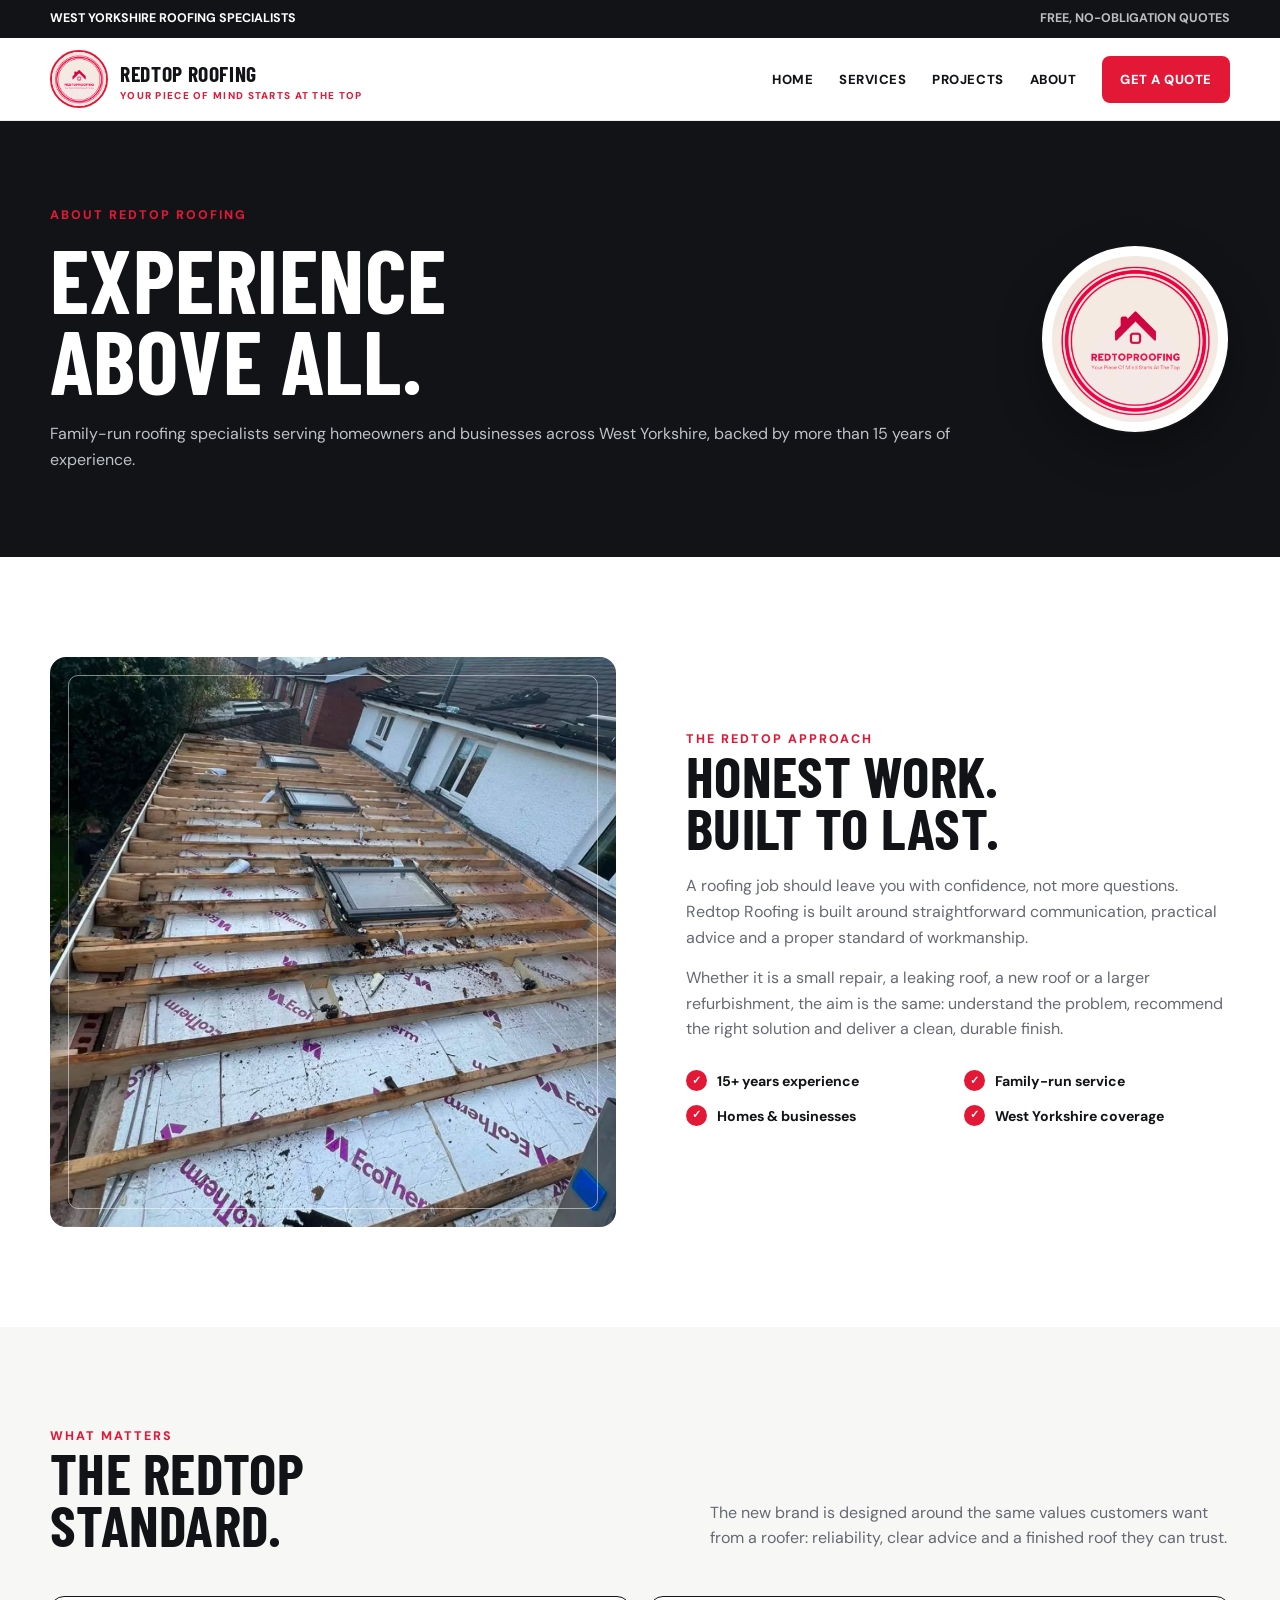
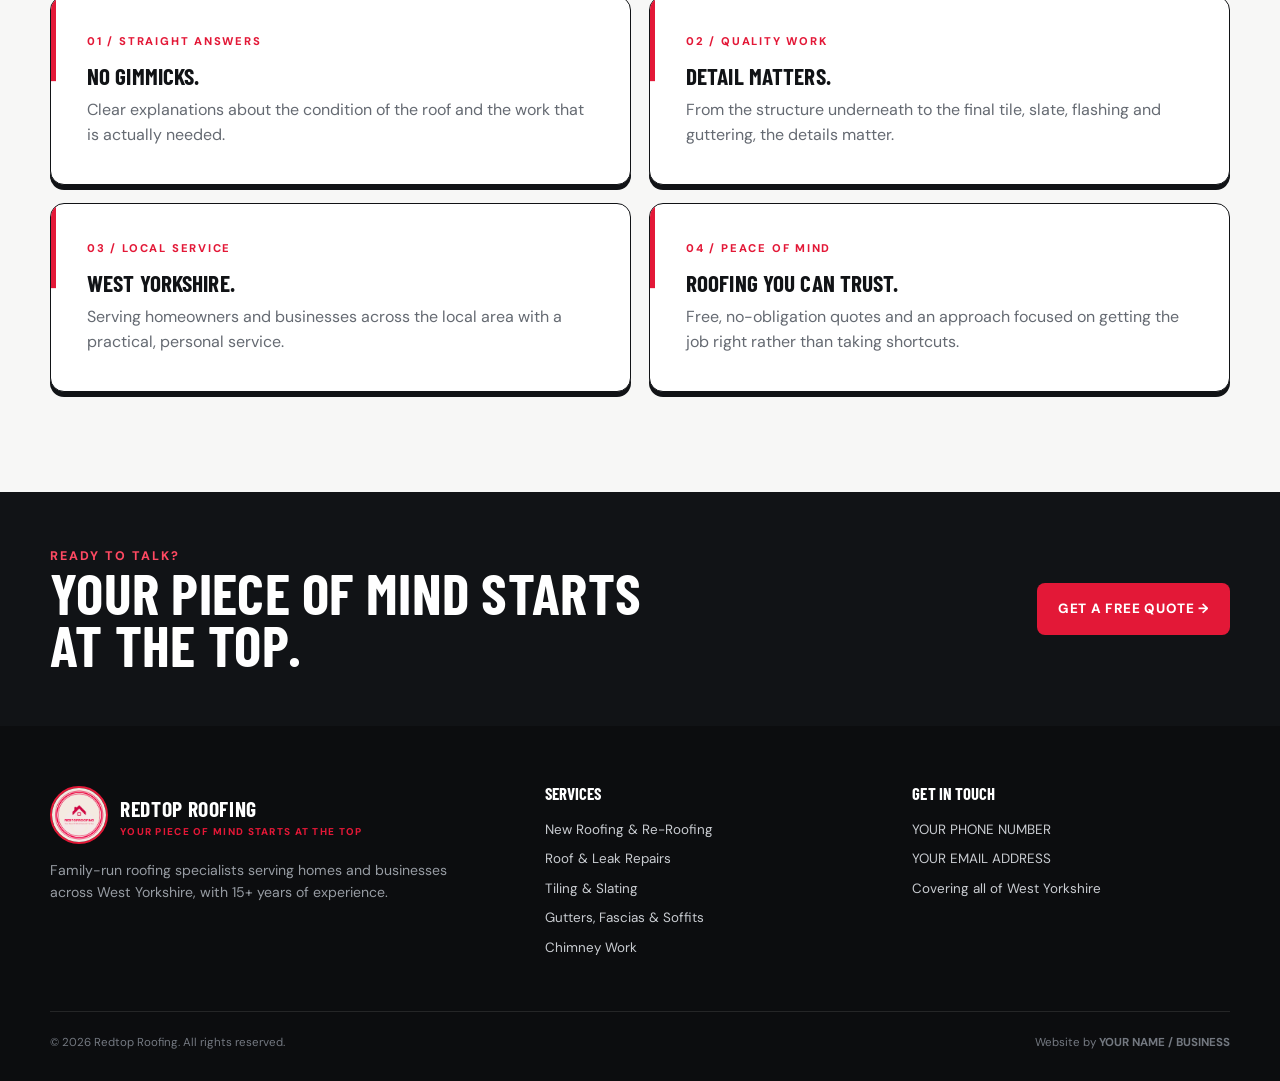
==== commit b2b7c8e4: "yi" ====
--- a/about.html
+++ b/about.html
@@ -1,6 +1,6 @@
 <!doctype html><html lang="en-GB"><head><meta charset="utf-8"><meta name="viewport" content="width=device-width,initial-scale=1"><title>About Redtop Roofing | West Yorkshire</title><meta name="description" content="Learn about Redtop Roofing, a family-run roofing company with 15+ years of experience serving West Yorkshire."><link rel="icon" href="assets/redtop-logo.jpeg"><link rel="stylesheet" href="css/styles.css"></head><body>
 <div class="topbar"><div class="container inner"><span>WEST YORKSHIRE ROOFING SPECIALISTS</span><span>FREE, NO-OBLIGATION QUOTES</span></div></div><header class="site-header"><div class="container nav"><a class="brand" href="index.html"><img src="assets/redtop-logo.jpeg" alt="Redtop Roofing logo"><span><strong>REDTOP ROOFING</strong><small>Your piece of mind starts at the top</small></span></a><button class="menu" aria-label="Open menu" aria-expanded="false">☰</button><nav class="nav-links"><a href="index.html">Home</a><a href="services.html">Services</a><a href="projects.html">Projects</a><a class="active" href="about.html">About</a><a class="nav-cta" href="contact.html">Get a Quote</a></nav></div></header>
-<main><section class="page-hero"><div class="container reveal"><div class="eyebrow">About Redtop Roofing</div><h1>EXPERIENCE<br>ABOVE ALL.</h1><p>Family-run roofing specialists serving homeowners and businesses across West Yorkshire, backed by more than 15 years of experience.</p></div></section>
+<main><section class="page-hero"><div class="container reveal"><div class="page-hero-logo" aria-hidden="true"><img src="assets/redtop-logo.jpeg" alt=""></div><div class="eyebrow">About Redtop Roofing</div><h1>EXPERIENCE<br>ABOVE ALL.</h1><p>Family-run roofing specialists serving homeowners and businesses across West Yorkshire, backed by more than 15 years of experience.</p></div></section>
 <section class="section"><div class="container feature"><div class="feature-image reveal"><img src="assets/roof-07.jpeg" alt="Completed slate roof" loading="lazy"></div><div class="reveal"><div class="eyebrow">The Redtop approach</div><h2>HONEST WORK.<br>BUILT TO LAST.</h2><p style="margin-top:20px">A roofing job should leave you with confidence, not more questions. Redtop Roofing is built around straightforward communication, practical advice and a proper standard of workmanship.</p><p style="margin-top:15px">Whether it is a small repair, a leaking roof, a new roof or a larger refurbishment, the aim is the same: understand the problem, recommend the right solution and deliver a clean, durable finish.</p><div class="checks"><div class="check"><b>✓</b><span>15+ years experience</span></div><div class="check"><b>✓</b><span>Family-run service</span></div><div class="check"><b>✓</b><span>Homes & businesses</span></div><div class="check"><b>✓</b><span>West Yorkshire coverage</span></div></div></div></div></section>
 <section class="section section-soft"><div class="container"><div class="section-head reveal"><div><div class="eyebrow">What matters</div><h2>THE REDTOP<br>STANDARD.</h2></div><p class="intro">The new brand is designed around the same values customers want from a roofer: reliability, clear advice and a finished roof they can trust.</p></div><div class="about-grid"><article class="about-card reveal"><div class="eyebrow">01 / Straight answers</div><h3>NO GIMMICKS.</h3><p>Clear explanations about the condition of the roof and the work that is actually needed.</p></article><article class="about-card reveal"><div class="eyebrow">02 / Quality work</div><h3>DETAIL MATTERS.</h3><p>From the structure underneath to the final tile, slate, flashing and guttering, the details matter.</p></article><article class="about-card reveal"><div class="eyebrow">03 / Local service</div><h3>WEST YORKSHIRE.</h3><p>Serving homeowners and businesses across the local area with a practical, personal service.</p></article><article class="about-card reveal"><div class="eyebrow">04 / Peace of mind</div><h3>ROOFING YOU CAN TRUST.</h3><p>Free, no-obligation quotes and an approach focused on getting the job right rather than taking shortcuts.</p></article></div></div></section>
 <section class="dark-band"><div class="container quote-banner"><div><div class="eyebrow">Ready to talk?</div><h2>YOUR PIECE OF MIND STARTS AT THE TOP.</h2></div><a class="btn btn-primary" href="contact.html">Get a Free Quote →</a></div></section></main>
--- a/css/styles.css
+++ b/css/styles.css
@@ -1,4 +1,4 @@
-@import url('https://fonts.googleapis.com/css2?family=Archivo:wght@400;500;600;700;800;900&family=Manrope:wght@400;500;600;700;800&display=swap');
+@import url('https://fonts.googleapis.com/css2?family=Barlow+Condensed:wght@500;600;700;800;900&family=DM+Sans:wght@400;500;600;700&display=swap');
 
 :root{--red:#e31837;--red-dark:#b70f2a;--ink:#111316;--muted:#656a72;--line:#e6e7e9;--paper:#fff;--soft:#f7f7f6;--cream:#fbfaf8;--shadow:0 18px 50px rgba(17,19,22,.10);--radius:18px;--max:1180px}
 *{box-sizing:border-box;margin:0;padding:0}
@@ -57,7 +57,7 @@
 .checks{display:grid;grid-template-columns:1fr 1fr;gap:12px;margin:28px 0}.check{display:flex;gap:10px;align-items:flex-start;font-size:.88rem;font-weight:700}.check b{display:grid;place-items:center;width:21px;height:21px;background:var(--red);color:#fff;border-radius:50%;font-size:.7rem;flex:0 0 auto}
 .dark-band{background:var(--ink);color:#fff}.dark-band p{color:#aeb2b7}.dark-band .eyebrow{color:#ff4962}
 .quote-banner{display:grid;grid-template-columns:1fr auto;gap:30px;align-items:center;padding:55px 0}.quote-banner h2{max-width:650px}
-.gallery{display:grid;grid-template-columns:repeat(12,1fr);grid-auto-rows:115px;gap:14px}.gallery figure{margin:0;border-radius:12px;overflow:hidden;position:relative;background:#ddd}.gallery figure:nth-child(1){grid-column:span 7;grid-row:span 3}.gallery figure:nth-child(2){grid-column:span 5;grid-row:span 2}.gallery figure:nth-child(3){grid-column:span 5;grid-row:span 2}.gallery figure:nth-child(4){grid-column:span 4;grid-row:span 2}.gallery figure:nth-child(5){grid-column:span 4;grid-row:span 2}.gallery figure:nth-child(6){grid-column:span 4;grid-row:span 2}.gallery figure:nth-child(7){grid-column:span 6;grid-row:span 3}.gallery figure:nth-child(8){grid-column:span 6;grid-row:span 3}.gallery figure:nth-child(9){grid-column:span 12;grid-row:span 3}
+.gallery{display:grid;grid-template-columns:repeat(12,1fr);grid-auto-rows:115px;gap:14px}.gallery figure{margin:0;border-radius:12px;overflow:hidden;position:relative;background:#ddd;border:2px solid #111316}.gallery figure:nth-child(1){grid-column:span 7;grid-row:span 3}.gallery figure:nth-child(2){grid-column:span 5;grid-row:span 2}.gallery figure:nth-child(3){grid-column:span 5;grid-row:span 2}.gallery figure:nth-child(4){grid-column:span 4;grid-row:span 2}.gallery figure:nth-child(5){grid-column:span 4;grid-row:span 2}.gallery figure:nth-child(6){grid-column:span 4;grid-row:span 2}.gallery figure:nth-child(7){grid-column:span 6;grid-row:span 3}.gallery figure:nth-child(8){grid-column:span 6;grid-row:span 3}.gallery figure:nth-child(9){grid-column:span 12;grid-row:span 3}
 .gallery img{width:100%;height:100%;object-fit:cover;transition:.4s}.gallery figure:hover img{transform:scale(1.04)}
 .overlay{position:absolute;left:14px;right:14px;bottom:14px;padding:12px 14px;background:rgba(17,19,22,.82);backdrop-filter:blur(8px);border-radius:8px;color:#fff;font-size:.74rem;font-weight:800;text-transform:uppercase;letter-spacing:.06em}
 .page-hero{background:var(--ink);color:#fff;padding:85px 0}.page-hero h1{max-width:850px;margin-top:12px}.page-hero p{max-width:650px;color:#bfc2c7;margin-top:22px;font-size:1rem}
@@ -93,3 +93,252 @@
 
 @media(max-width:900px){.nav-links{display:none;position:absolute;top:82px;left:0;right:0;background:#fff;padding:18px;flex-direction:column;align-items:stretch;border-bottom:1px solid var(--line);box-shadow:0 15px 30px rgba(0,0,0,.08)}.nav-links.open{display:flex}.nav-links a{padding:12px 4px}.menu{display:block}.nav-cta{display:block;text-align:center}.stats-grid{grid-template-columns:1fr 1fr}.stat:nth-child(2){border-right:0}.feature{grid-template-columns:1fr;gap:35px}.feature-image{height:430px}.grid-4{grid-template-columns:1fr 1fr}.gallery{grid-auto-rows:100px}.gallery figure:nth-child(n){grid-column:span 6;grid-row:span 2}.gallery figure:nth-child(1),.gallery figure:nth-child(9){grid-column:span 12;grid-row:span 3}.contact-grid{grid-template-columns:1fr}.footer-grid{grid-template-columns:1fr 1fr}.footer-grid>div:first-child{grid-column:1/-1}}
 @media(max-width:620px){.container{width:min(calc(100% - 28px),var(--max))}.topbar .inner{justify-content:center}.topbar span:last-child{display:none}.nav{height:72px}.nav-links{top:72px}.brand img{width:48px;height:48px}.brand strong{font-size:1.15rem}.brand small{font-size:.55rem}.hero{min-height:720px}.hero-media{background-position:62% center}.hero-content{padding:70px 0 55px}.hero h1{font-size:clamp(3rem,17vw,5rem)}.hero-copy{font-size:.92rem}.section{padding:72px 0}.section-head{display:block;margin-bottom:30px}.section-head .intro{margin-top:14px}.grid-3,.services-list,.about-grid{grid-template-columns:1fr}.grid-4{grid-template-columns:1fr}.stats-grid{grid-template-columns:1fr 1fr}.stat{padding:18px 12px}.stat strong{font-size:1.55rem}.stat span{font-size:.63rem}.checks{grid-template-columns:1fr}.feature-image{height:350px}.gallery{grid-auto-rows:95px;gap:10px}.gallery figure:nth-child(n){grid-column:span 12;grid-row:span 3}.quote-banner{grid-template-columns:1fr;padding:45px 0}.page-hero{padding:65px 0}.page-hero h1{font-size:3.2rem}.form-grid{grid-template-columns:1fr}.field.full{grid-column:auto}.footer-grid{grid-template-columns:1fr}.footer-grid>div:first-child{grid-column:auto}.footer-bottom{display:block}.footer-bottom span{display:block;margin-top:7px}}
+
+
+/* V3 visual direction: premium condensed display + clean editorial body */
+body{font-family:'DM Sans',Arial,sans-serif}
+h1,h2,h3,.display,.brand strong,.service-number,.service-row .num,.stat strong{font-family:'Barlow Condensed',Arial,sans-serif;font-stretch:condensed}
+h1,h2,h3{text-transform:uppercase;letter-spacing:.005em;line-height:.9}
+.brand strong{letter-spacing:.03em}
+.nav-links{font-family:'DM Sans',Arial,sans-serif}
+
+/* Services V3 — editorial numbered tiles */
+.services-hero{padding:105px 0 92px;position:relative;overflow:hidden}
+.services-hero:after{content:'14';position:absolute;right:-20px;bottom:-100px;font:900 25rem/.75 'Barlow Condensed',sans-serif;color:rgba(255,255,255,.035);pointer-events:none}
+.services-hero .container{position:relative;z-index:1}
+.services-hero h1{font-size:clamp(4.2rem,8vw,7.8rem);max-width:900px}
+.services-hero p{max-width:680px;font-size:1.05rem}
+.services-showcase{background:#f4f4f2}
+.services-intro{display:grid;grid-template-columns:1fr .72fr;gap:60px;align-items:end;margin-bottom:48px}
+.services-intro h2{font-size:clamp(3.2rem,5vw,5rem)}
+.services-intro>p{max-width:500px;font-size:.96rem}
+.service-tiles{display:grid;grid-template-columns:repeat(2,1fr);gap:14px}
+.service-tile{min-height:150px;background:#fff;border:1px solid #dedfdf;display:grid;grid-template-columns:76px 1fr 34px;align-items:center;gap:18px;padding:24px 26px;position:relative;overflow:hidden;transition:transform .22s ease,box-shadow .22s ease,border-color .22s ease,background .22s ease;color:var(--ink)}
+.service-tile:before{content:'';position:absolute;left:0;top:0;bottom:0;width:5px;background:var(--red);transform:scaleY(0);transform-origin:bottom;transition:transform .25s ease}
+.service-tile:nth-child(3n){background:#fafafa}
+.service-tile:hover,.service-tile:focus-visible{transform:translateY(-4px);border-color:#c9cbcd;box-shadow:0 18px 40px rgba(17,19,22,.09);outline:none}
+.service-tile:hover:before,.service-tile:focus-visible:before{transform:scaleY(1)}
+.tile-no{font:800 3.6rem/.8 'Barlow Condensed',sans-serif;color:#d9dadb;transition:color .2s ease}
+.service-tile:hover .tile-no,.service-tile:focus-visible .tile-no{color:var(--red)}
+.tile-content{display:grid;gap:6px}.tile-content strong{font:700 1.75rem/.95 'Barlow Condensed',sans-serif;text-transform:uppercase;letter-spacing:.015em}.tile-content small{font-size:.78rem;color:#73777d;line-height:1.35}.tile-arrow{width:34px;height:34px;border:1px solid #d8d9da;border-radius:50%;display:grid;place-items:center;color:#85888d;font-size:1.05rem;transition:.2s}.service-tile:hover .tile-arrow{background:var(--red);border-color:var(--red);color:#fff;transform:rotate(45deg)}
+.service-cta{padding:0}.service-cta-inner{min-height:280px;display:grid;grid-template-columns:1fr auto;align-items:center;gap:35px}.service-cta h2{font-size:clamp(3rem,5vw,5rem)}
+
+/* Quote V3 — split editorial form */
+.quote-hero{padding:100px 0 90px}
+.quote-hero h1{font-size:clamp(4rem,8vw,7rem)}
+.quote-section{background:#f2f2f0;padding:75px 0 105px}
+.quote-layout{display:grid;grid-template-columns:.72fr 1.28fr;gap:0;align-items:stretch;box-shadow:0 30px 80px rgba(17,19,22,.12)}
+.quote-side{background:var(--ink);color:#fff;padding:48px 42px;display:flex;flex-direction:column;justify-content:space-between;min-height:720px;position:relative;overflow:hidden}
+.quote-side:after{content:'RT';position:absolute;right:-18px;bottom:-52px;font:900 14rem/.75 'Barlow Condensed',sans-serif;color:rgba(255,255,255,.035);pointer-events:none}
+.quote-side-top{position:relative;z-index:1}.quote-side h2{font-size:clamp(3.4rem,5vw,5.4rem);margin:14px 0 20px}.quote-side p{color:#aeb2b8;max-width:370px}
+.quote-points{display:grid;gap:18px;position:relative;z-index:1;margin:40px 0}.quote-points>div{display:grid;grid-template-columns:42px 1fr;gap:12px;align-items:center;padding-bottom:18px;border-bottom:1px solid rgba(255,255,255,.1)}.quote-points span{font:700 1.3rem 'Barlow Condensed',sans-serif;color:var(--red)}.quote-points p{font-size:.86rem;color:#e0e1e3}
+.quote-contact{position:relative;z-index:1;padding-top:22px;border-top:1px solid rgba(255,255,255,.1);display:grid;gap:4px}.quote-contact small{font-size:.68rem;text-transform:uppercase;letter-spacing:.12em;color:#858a92;font-weight:700}.quote-contact a{font-size:.88rem;font-weight:700;color:#fff}.quote-contact a:hover{color:#ff4058}
+.quote-card{background:#fff;padding:44px 46px;min-width:0}.quote-card-head{display:flex;justify-content:space-between;gap:20px;align-items:flex-start}.quote-card h2{font-size:clamp(2.8rem,4vw,4rem);margin-top:7px}.quote-mark{font:800 1.35rem 'Barlow Condensed',sans-serif;color:var(--red);border:2px solid var(--red);width:48px;height:48px;border-radius:50%;display:grid;place-items:center;flex:0 0 auto}.quote-rule{height:1px;background:#dedfe0;margin:26px 0 8px}
+.form-section{padding:27px 0;border-bottom:1px solid #e1e2e3}.form-section-title{display:flex;align-items:center;gap:14px;margin-bottom:20px}.form-section-title>span{font:800 1.1rem 'Barlow Condensed',sans-serif;color:var(--red)}.form-section-title strong{display:block;font:700 1.35rem/.95 'Barlow Condensed',sans-serif;text-transform:uppercase}.form-section-title small{display:block;color:#7a7e84;font-size:.72rem;margin-top:3px}.quote-card .field label{font-size:.68rem}.quote-card .field input,.quote-card .field textarea,.quote-card .field select{border:0;border-bottom:2px solid #d7d8da;border-radius:0;background:#f6f6f5;padding:14px 2px}.quote-card .field input:focus,.quote-card .field textarea:focus,.quote-card .field select:focus{border-color:var(--red);background:#fff}.quote-card .field textarea{min-height:135px}.quote-submit{display:flex;justify-content:space-between;align-items:center;gap:20px;padding-top:28px}.quote-submit strong{display:block;font:700 1.15rem 'Barlow Condensed',sans-serif;text-transform:uppercase}.quote-submit small{display:block;color:#7a7e84;font-size:.68rem;margin-top:3px;max-width:280px}.form-note{margin-top:14px;padding:12px;background:#f2f7f2;border-left:3px solid #3b7d45;color:#3b7d45;font-size:.78rem}
+
+@media(max-width:900px){
+.services-intro{grid-template-columns:1fr;gap:20px}.service-tiles{grid-template-columns:1fr}.service-cta-inner{min-height:240px}.quote-layout{grid-template-columns:1fr;box-shadow:none}.quote-side{min-height:auto;gap:30px}.quote-card{padding:36px 30px}.quote-points{margin:10px 0}
+}
+@media(max-width:620px){
+.services-hero{padding:75px 0 65px}.services-hero h1{font-size:4.3rem}.services-hero p{font-size:.92rem}.services-intro{margin-bottom:32px}.services-intro h2{font-size:3.35rem}.service-tile{min-height:125px;grid-template-columns:52px 1fr 30px;padding:20px 17px;gap:12px}.tile-no{font-size:2.8rem}.tile-content strong{font-size:1.55rem}.tile-content small{font-size:.7rem}.tile-arrow{width:30px;height:30px}.service-cta-inner{grid-template-columns:1fr;padding:55px 0}.service-cta h2{font-size:3.3rem}.quote-hero{padding:72px 0 64px}.quote-hero h1{font-size:4.4rem}.quote-section{padding:25px 0 70px}.quote-side{padding:36px 25px}.quote-side h2{font-size:3.8rem}.quote-card{padding:30px 20px}.quote-card h2{font-size:3rem}.quote-submit{display:grid;grid-template-columns:1fr}.quote-submit .btn{width:100%}
+}
+
+
+/* V5 — unified card language + stronger black outlines */
+.service-card,.about-card{
+  border:1.5px solid #111316;
+  border-radius:14px;
+  background:#fff;
+  box-shadow:0 5px 0 #111316;
+}
+.service-card:hover,.about-card:hover{
+  border-color:var(--red);
+  box-shadow:0 9px 0 var(--red),0 18px 38px rgba(17,19,22,.10);
+}
+.about-card{position:relative;overflow:hidden;transition:transform .25s ease,box-shadow .25s ease,border-color .25s ease}
+.about-card:before{content:'';position:absolute;left:0;top:0;bottom:0;width:5px;background:var(--red);transform:scaleY(.45);transform-origin:top;transition:transform .25s ease}
+.about-card:hover{transform:translateY(-5px)}
+.about-card:hover:before{transform:scaleY(1)}
+.contact-item{border:1.5px solid #111316;box-shadow:0 4px 0 #111316;background:#fff}
+
+/* Service tiles keep their desktop design; mobile gets a cleaner, non-emoji interaction */
+.service-tile{border:1.5px solid #111316}
+.service-tile:nth-child(even){border-color:#111316}
+.tile-arrow{font-size:0!important;color:transparent!important}
+.tile-arrow:before,.tile-arrow:after{pointer-events:none}
+@media(max-width:620px){
+  .service-tile{
+    min-height:142px;
+    grid-template-columns:52px 1fr 40px;
+    padding:20px 16px 20px 15px;
+    gap:12px;
+    border:2px solid #111316;
+    border-radius:0;
+    box-shadow:5px 5px 0 #111316!important;
+  }
+  .service-tile:nth-child(odd){
+    background:#111316;
+    color:#fff;
+    border-color:#111316;
+    box-shadow:5px 5px 0 var(--red)!important;
+  }
+  .service-tile:nth-child(even){background:#fff;color:#111316}
+  .service-tile:before{width:5px;background:var(--red)}
+  .service-tile:nth-child(odd) .tile-no{color:#fff}
+  .service-tile:nth-child(even) .tile-no{color:var(--red)}
+  .tile-no{font-size:3rem}
+  .tile-content strong{font-size:1.5rem}
+  .tile-content small{font-size:.68rem}
+  .tile-arrow{width:36px;height:36px;border:2px solid var(--red);background:var(--red)!important;border-radius:0}
+  .tile-arrow:before{width:13px;height:2px;background:#fff!important;right:8px;top:16px}
+  .tile-arrow:after{width:8px;height:8px;border-color:#fff!important;right:8px;top:12px}
+  .service-tile:nth-child(even) .tile-arrow{background:var(--red)!important;border-color:var(--red)}
+  .service-tile:nth-child(even) .tile-arrow:before{background:#fff!important}
+  .service-tile:nth-child(even) .tile-arrow:after{border-color:#fff!important}
+}
+
+/* V4 refinements — stronger service cards + compact quote experience */
+/* Remove the red active underline from the Services navigation item. */
+.nav-links a.active:not(.nav-cta):after{display:none}
+
+/* Services: bold black/red modular cards, no emoji/icon dependency. */
+.service-tiles{grid-template-columns:repeat(2,minmax(0,1fr));gap:18px}
+.service-tile{
+  min-height:184px;
+  grid-template-columns:78px 1fr auto;
+  gap:22px;
+  padding:26px 28px;
+  background:#fff;
+  border:1px solid #d9dbdd;
+  border-radius:0;
+  box-shadow:0 7px 0 #111316;
+  transition:transform .22s ease,box-shadow .22s ease,background .22s ease,border-color .22s ease;
+}
+.service-tile:nth-child(odd){background:var(--ink);color:#fff;border-color:var(--ink);box-shadow:0 7px 0 var(--red)}
+.service-tile:nth-child(even){background:#fff;color:var(--ink)}
+.service-tile:before{width:7px;top:0;bottom:0;transform:scaleY(1);background:var(--red)}
+.service-tile:after{content:'';position:absolute;right:26px;bottom:23px;width:34px;height:2px;background:var(--red);transition:width .2s ease}
+.service-tile:hover,.service-tile:focus-visible{transform:translateY(-5px);box-shadow:0 13px 0 var(--red);border-color:var(--red);outline:none}
+.service-tile:hover:after,.service-tile:focus-visible:after{width:54px}
+.tile-no{position:relative;z-index:1;font:800 3.8rem/.78 'Barlow Condensed',sans-serif;color:var(--red);letter-spacing:-.04em}
+.service-tile:nth-child(odd) .tile-no{color:#fff}
+.tile-content{align-self:center;display:grid;gap:7px;position:relative;z-index:1}
+.tile-content strong{font:800 1.9rem/.9 'Barlow Condensed',sans-serif;text-transform:uppercase;letter-spacing:.01em}
+.tile-content small{font-size:.8rem;color:#747980;line-height:1.35;max-width:340px}
+.service-tile:nth-child(odd) .tile-content small{color:#b7bbc0}
+.tile-arrow{align-self:start;margin-top:3px;width:42px;height:42px;border:2px solid var(--red);border-radius:0;display:block;position:relative;color:transparent;font-size:0;transition:.2s;flex:0 0 auto}
+.tile-arrow:before{content:'';position:absolute;width:15px;height:2px;background:var(--red);right:8px;top:19px}
+.tile-arrow:after{content:'';position:absolute;width:8px;height:8px;border-top:2px solid var(--red);border-right:2px solid var(--red);transform:rotate(45deg);right:8px;top:15px}
+.service-tile:nth-child(odd) .tile-arrow{background:var(--red);border-color:var(--red)}
+.service-tile:nth-child(odd) .tile-arrow:before{background:#fff}
+.service-tile:nth-child(odd) .tile-arrow:after{border-color:#fff}
+.service-tile:hover .tile-arrow{transform:translateX(4px)}
+
+/* Compact quote page: preserve the black brand panel but remove excess vertical height. */
+.quote-hero{padding:58px 0 52px}
+.quote-hero h1{font-size:clamp(3.7rem,7vw,6.4rem)}
+.quote-hero p{margin-top:14px;max-width:590px}
+.quote-section{padding:48px 0 70px}
+.quote-layout{grid-template-columns:.78fr 1.22fr;box-shadow:0 22px 60px rgba(17,19,22,.11)}
+.quote-side{min-height:0;padding:34px 34px 30px}
+.quote-side h2{font-size:clamp(3rem,4.5vw,4.5rem);margin:10px 0 14px}
+.quote-side p{font-size:.86rem;line-height:1.45}
+.quote-points{gap:10px;margin:24px 0}
+.quote-points>div{grid-template-columns:34px 1fr;gap:9px;padding-bottom:11px}
+.quote-points span{font-size:1.1rem}
+.quote-points p{font-size:.78rem}
+.quote-contact{padding-top:15px}
+.quote-contact a{font-size:.8rem}
+.quote-card{padding:32px 36px 30px}
+.quote-card h2{font-size:clamp(2.5rem,3.7vw,3.6rem)}
+.quote-mark{width:42px;height:42px}
+.quote-rule{margin:18px 0 0}
+.form-section{padding:20px 0}
+.form-section-title{gap:11px;margin-bottom:14px}
+.form-section-title>span{font-size:1rem}
+.form-section-title strong{font-size:1.2rem}
+.form-section-title small{font-size:.68rem}
+.quote-card .form-grid{gap:11px}
+.quote-card .field{gap:5px}
+.quote-card .field label{font-size:.63rem}
+.quote-card .field input,.quote-card .field textarea,.quote-card .field select{padding:10px 2px;font-size:.9rem}
+.quote-card .field textarea{min-height:88px}
+.quote-submit{padding-top:20px;gap:14px}
+.quote-submit strong{font-size:1rem}
+.quote-submit small{font-size:.63rem}
+
+@media(max-width:900px){
+  .service-tiles{grid-template-columns:1fr;gap:16px}
+  .service-tile{min-height:158px}
+  .quote-layout{grid-template-columns:1fr;box-shadow:none}
+  .quote-side{display:block;padding:28px 25px 24px}
+  .quote-side:after{font-size:10rem;bottom:-42px}
+  .quote-side-top{max-width:650px}
+  .quote-points{grid-template-columns:repeat(3,1fr);gap:12px;margin:20px 0 16px}
+  .quote-points>div{grid-template-columns:1fr;gap:3px;padding:0;border-bottom:0}
+  .quote-points p{font-size:.7rem;line-height:1.25}
+  .quote-contact{display:flex;align-items:center;gap:12px;flex-wrap:wrap}
+  .quote-contact small{width:100%}
+}
+@media(max-width:620px){
+  .service-tile{min-height:145px;grid-template-columns:56px 1fr 36px;padding:20px 18px;gap:12px;box-shadow:0 5px 0 #111316}
+  .service-tile:nth-child(odd){box-shadow:0 5px 0 var(--red)}
+  .tile-no{font-size:3rem}
+  .tile-content strong{font-size:1.55rem}
+  .tile-content small{font-size:.68rem}
+  .tile-arrow{width:34px;height:34px}
+  .tile-arrow:before{width:12px;right:7px;top:15px}
+  .tile-arrow:after{width:7px;height:7px;right:7px;top:11px}
+  .service-tile:after{right:18px;bottom:16px;width:28px}
+  .quote-hero{padding:45px 0 38px}
+  .quote-hero h1{font-size:3.7rem}
+  .quote-section{padding:18px 0 48px}
+  .quote-side{padding:24px 20px 20px}
+  .quote-side h2{font-size:3.05rem}
+  .quote-side p{font-size:.78rem}
+  .quote-points{gap:8px;margin:18px 0 14px}
+  .quote-points span{font-size:1rem}
+  .quote-points p{font-size:.62rem}
+  .quote-contact{gap:8px}
+  .quote-contact a{font-size:.72rem}
+  .quote-card{padding:24px 18px 22px}
+  .quote-card h2{font-size:2.7rem}
+  .quote-rule{margin-top:14px}
+  .form-section{padding:16px 0}
+  .form-section-title{margin-bottom:11px}
+  .quote-card .field input,.quote-card .field textarea,.quote-card .field select{padding:9px 2px}
+  .quote-card .field textarea{min-height:76px}
+  .quote-submit{padding-top:16px}
+}
+
+/* Desktop page-hero branding: logo appears on Services, Projects and About only. */
+.page-hero .container{position:relative}
+.page-hero-logo{display:none}
+@media(min-width:901px){
+  .page-hero-logo{
+    display:flex;
+    position:absolute;
+    right:0;
+    top:50%;
+    transform:translateY(-50%);
+    width:190px;
+    height:190px;
+    padding:10px;
+    background:#fff;
+    border:2px solid #111316;
+    border-radius:50%;
+    box-shadow:0 18px 45px rgba(0,0,0,.28);
+    align-items:center;
+    justify-content:center;
+  }
+  .page-hero-logo img{width:100%;height:100%;object-fit:cover;border-radius:50%}
+  .page-hero .container> .eyebrow,
+  .page-hero .container> h1,
+  .page-hero .container> p{max-width:calc(100% - 245px)}
+}
+@media(min-width:901px) and (max-width:1100px){
+  .page-hero-logo{width:150px;height:150px}
+  .page-hero .container> .eyebrow,
+  .page-hero .container> h1,
+  .page-hero .container> p{max-width:calc(100% - 195px)}
+}
